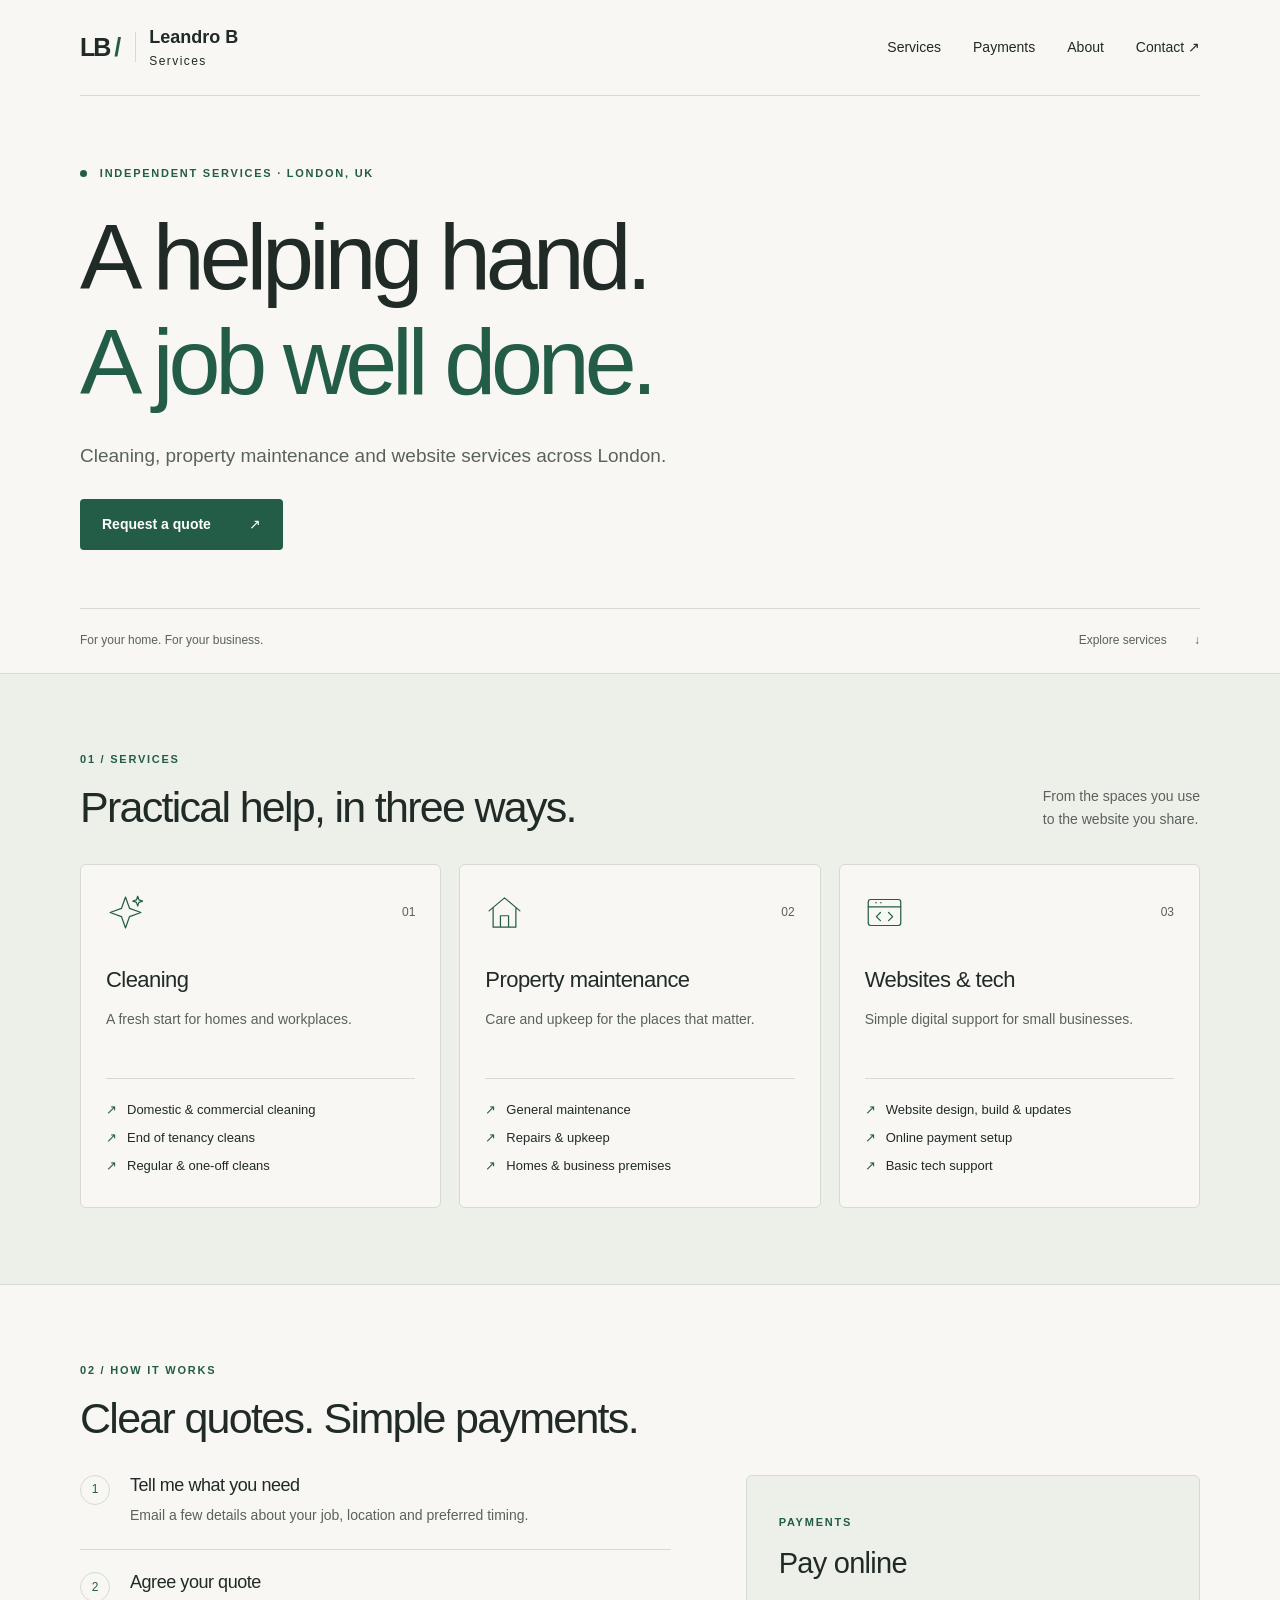
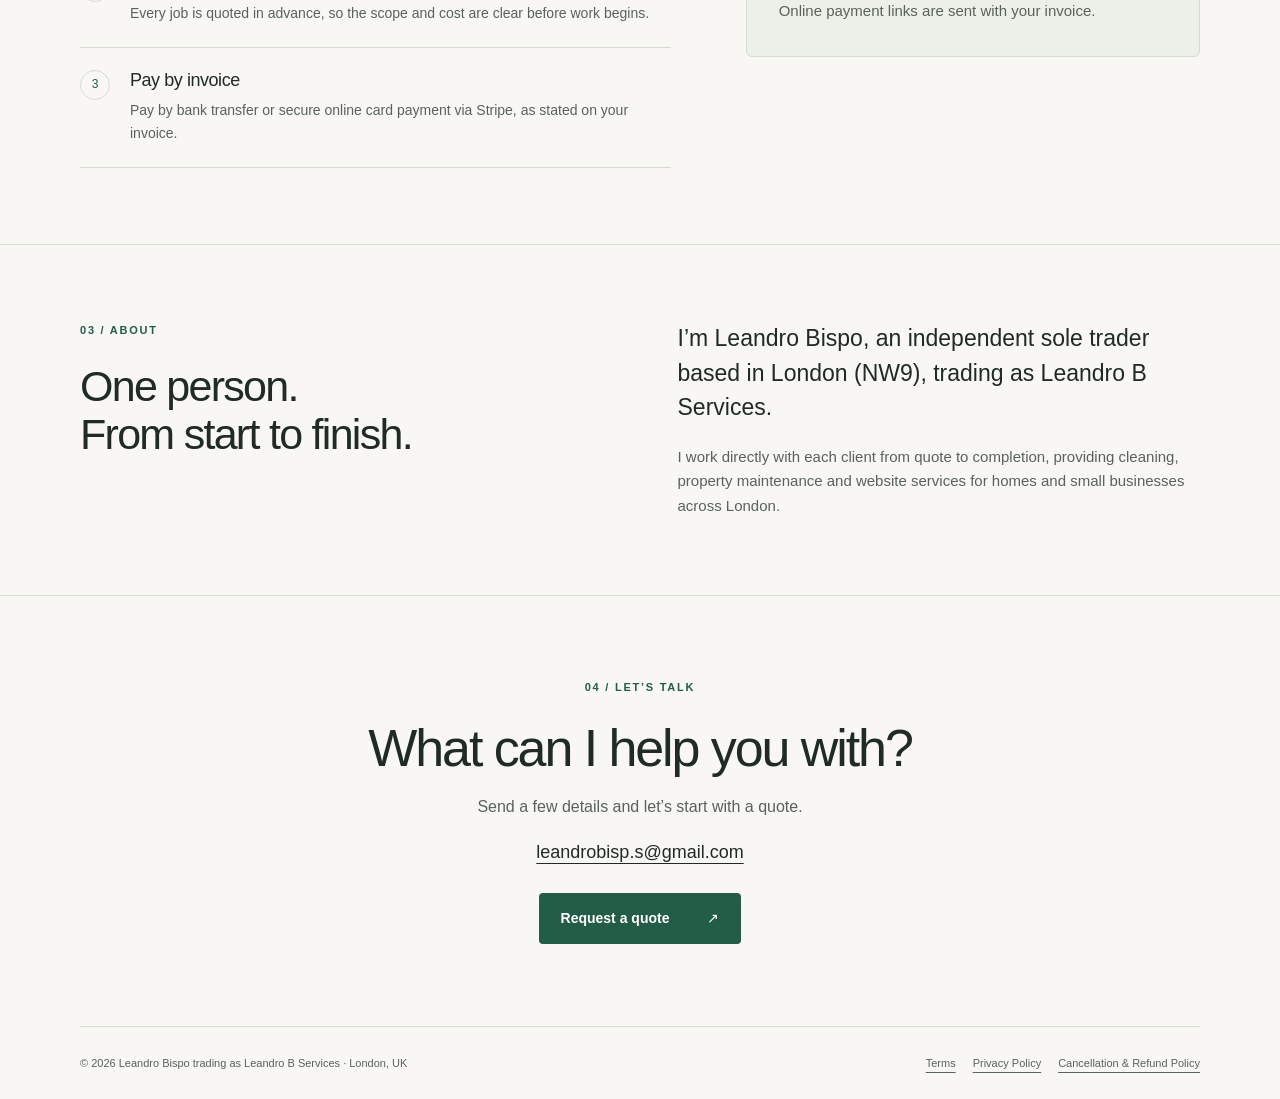
==== index.html @ 5bfb787a "Build Leandro B Services static website" ====
<!doctype html>
<html lang="en-GB">
<head>
  <script>const PAYMENT_LINK = "";</script>
  <meta charset="utf-8">
  <meta name="viewport" content="width=device-width, initial-scale=1">
  <title>Leandro B Services | Cleaning, Maintenance & Websites in London</title>
  <meta name="description" content="Domestic and commercial cleaning, property maintenance, and website services across London. Work directly with Leandro Bispo. Request a quote by email.">
  <link rel="icon" href="favicon.svg" type="image/svg+xml">
  <link rel="stylesheet" href="styles.css">
  <script src="payments.js" defer></script>
</head>
<body>
  <a class="skip" href="#main">Skip to content</a>
  <header class="header wrap">
    <a class="brand" href="index.html" aria-label="Leandro B Services home"><span class="brand-mark" aria-hidden="true">LB<span> /</span></span><span>Leandro B<span class="brand-sub">Services</span></span></a>
    <nav aria-label="Main navigation"><a href="#services">Services</a><a href="#payments">Payments</a><a href="#about">About</a><a href="#contact">Contact <span aria-hidden="true">↗</span></a></nav>
  </header>
  <main id="main">
    <section class="hero wrap" aria-labelledby="hero-title">
      <p class="eyebrow"><span class="dot" aria-hidden="true"></span> Independent services · London, UK</p>
      <h1 id="hero-title">A helping hand.<br><span>A job well done.</span></h1>
      <p class="hero-summary">Cleaning, property maintenance and website services across London.</p>
      <a class="button" href="mailto:leandrobisp.s@gmail.com?subject=Request%20a%20quote">Request a quote <span aria-hidden="true">↗</span></a>
      <div class="hero-bottom"><p>For your home. For your business.</p><a href="#services">Explore services <span aria-hidden="true">↓</span></a></div>
    </section>
    <section class="section services" id="services" aria-labelledby="services-title"><div class="wrap">
      <div class="section-heading"><div><p class="eyebrow">01 / Services</p><h2 id="services-title">Practical help, in three ways.</h2></div><p>From the spaces you use<br>to the website you share.</p></div>
      <div class="cards">
        <article class="card"><div class="card-top"><svg viewBox="0 0 48 48" aria-hidden="true"><path d="m24 5 5 14 14 5-14 5-5 14-5-14L5 24l14-5Z"/><path d="m39 4 1.5 4.5L45 10l-4.5 1.5L39 16l-1.5-4.5L33 10l4.5-1.5Z"/></svg><span>01</span></div><h3>Cleaning</h3><p>A fresh start for homes and workplaces.</p><ul><li>Domestic & commercial cleaning</li><li>End of tenancy cleans</li><li>Regular & one-off cleans</li></ul></article>
        <article class="card"><div class="card-top"><svg viewBox="0 0 48 48" aria-hidden="true"><path d="m5 22 19-16 19 16M10 19v23h28V19M19 42V28h10v14"/></svg><span>02</span></div><h3>Property maintenance</h3><p>Care and upkeep for the places that matter.</p><ul><li>General maintenance</li><li>Repairs & upkeep</li><li>Homes & business premises</li></ul></article>
        <article class="card"><div class="card-top"><svg viewBox="0 0 48 48" aria-hidden="true"><rect x="4" y="8" width="40" height="32" rx="3"/><path d="M4 17h40m-31-5h1m5 0h1m-1 12-5 5 5 5m10-10 5 5-5 5"/></svg><span>03</span></div><h3>Websites & tech</h3><p>Simple digital support for small businesses.</p><ul><li>Website design, build & updates</li><li>Online payment setup</li><li>Basic tech support</li></ul></article>
      </div>
    </div></section>
    <section class="section wrap" id="payments" aria-labelledby="payments-title">
      <div class="section-heading"><div><p class="eyebrow">02 / How it works</p><h2 id="payments-title">Clear quotes. Simple payments.</h2></div></div>
      <div class="payment-grid"><ol class="steps"><li><span class="step-number">1</span><div><h3>Tell me what you need</h3><p>Email a few details about your job, location and preferred timing.</p></div></li><li><span class="step-number">2</span><div><h3>Agree your quote</h3><p>Every job is quoted in advance, so the scope and cost are clear before work begins.</p></div></li><li><span class="step-number">3</span><div><h3>Pay by invoice</h3><p>Pay by bank transfer or secure online card payment via Stripe, as stated on your invoice.</p></div></li></ol>
      <aside class="pay-panel" aria-labelledby="pay-title"><span class="eyebrow">Payments</span><h3 id="pay-title">Pay online</h3><div id="online-payment"><p>Online payment links are sent with your invoice.</p></div></aside></div>
    </section>
    <section class="about section" id="about" aria-labelledby="about-title"><div class="wrap about-grid"><div><p class="eyebrow">03 / About</p><h2 id="about-title">One person.<br>From start to finish.</h2></div><div><p class="about-copy">I’m Leandro Bispo, an independent sole trader based in London (NW9), trading as Leandro B Services.</p><p>I work directly with each client from quote to completion, providing cleaning, property maintenance and website services for homes and small businesses across London.</p></div></div></section>
    <section class="section wrap contact" id="contact" aria-labelledby="contact-title"><p class="eyebrow">04 / Let’s talk</p><h2 id="contact-title">What can I help you with?</h2><p>Send a few details and let’s start with a quote.</p><a class="email" href="mailto:leandrobisp.s@gmail.com">leandrobisp.s@gmail.com</a><a class="button" href="mailto:leandrobisp.s@gmail.com?subject=Request%20a%20quote">Request a quote <span aria-hidden="true">↗</span></a></section>
  </main>
  <footer class="footer wrap"><p>© <span data-year>2026</span> Leandro Bispo trading as Leandro B Services · London, UK</p><nav aria-label="Policies"><a href="terms.html">Terms</a><a href="privacy.html">Privacy Policy</a><a href="refunds.html">Cancellation & Refund Policy</a></nav></footer>
</body>
</html>
---- styles.css ----
:root{--paper:#f8f7f3;--ink:#202a26;--muted:#59625c;--accent:#235d47;--line:#d6dbd2;--soft:#edf0e9;--white:#fff; font-family:Arial,Helvetica,sans-serif;color:var(--ink);background:var(--paper);font-synthesis:none}*{box-sizing:border-box}html{scroll-behavior:smooth;scroll-padding-top:24px}body{margin:0;font-size:16px;line-height:1.65}a{color:inherit;text-underline-offset:5px}a:hover{color:var(--accent)}a:focus-visible{outline:3px solid var(--accent);outline-offset:5px}h1,h2,h3,p{margin:0}h1,h2,h3{line-height:1.12;font-weight:500}h1{font-size:clamp(48px,7.3vw,96px);letter-spacing:-.055em}h1 span{color:var(--accent)}h2{font-size:clamp(30px,3.5vw,43px);letter-spacing:-.04em}h3{font-size:23px;letter-spacing:-.025em}.wrap{width:min(1120px,calc(100% - 64px));margin-inline:auto}.header{display:flex;justify-content:space-between;align-items:center;gap:24px;padding-block:27px;border-bottom:1px solid var(--line)}.brand{display:flex;align-items:center;gap:13px;text-decoration:none;font-size:18px;font-weight:600;line-height:1.2}.brand-mark{font-size:25px;letter-spacing:-2px;border-right:1px solid var(--line);padding-right:16px}.brand-mark span{color:var(--accent)}.brand-sub{display:block;font-size:12px;font-weight:400;letter-spacing:.12em;margin-top:5px}.header nav{display:flex;gap:32px;font-size:14px}.header nav a{text-decoration:none}.header nav a:hover{text-decoration:underline}.hero{padding-top:68px}.eyebrow{text-transform:uppercase;font-size:11px;letter-spacing:.16em;font-weight:600;color:var(--accent);margin-bottom:23px}.dot{display:inline-block;width:7px;height:7px;background:var(--accent);border-radius:50%;margin-right:8px}.hero-summary{font-size:19px;color:var(--muted);max-width:620px;margin:26px 0 27px}.button{display:inline-flex;gap:38px;align-items:center;justify-content:space-between;background:var(--accent);color:white;border-radius:4px;padding:14px 22px;text-decoration:none;font-size:14px;font-weight:600;min-height:48px}.button:hover{background:#174432;color:white}.hero-bottom{display:flex;justify-content:space-between;gap:18px;margin-top:58px;padding:22px 0;border-top:1px solid var(--line);font-size:12px;color:var(--muted)}.hero-bottom a{text-decoration:none}.hero-bottom a span{margin-left:24px}.section{padding-block:76px}.services{background:var(--soft);border-block:1px solid var(--line)}.section-heading{display:flex;justify-content:space-between;align-items:end;gap:30px;margin-bottom:33px}.section-heading .eyebrow{margin-bottom:15px}.section-heading>p{font-size:14px;color:var(--muted)}.cards{display:grid;grid-template-columns:repeat(3,1fr);gap:18px}.card{background:var(--paper);border:1px solid var(--line);border-radius:6px;padding:28px 25px 30px}.card-top{display:flex;align-items:center;justify-content:space-between;margin-bottom:36px;color:var(--muted);font-size:12px}.card svg{width:39px;height:39px;fill:none;stroke:var(--accent);stroke-width:1.5;stroke-linecap:round;stroke-linejoin:round}.card h3{font-size:22px}.card p{margin-top:15px;font-size:14px;color:var(--muted);min-height:47px}.card ul{list-style:none;margin:23px 0 0;padding:20px 0 0;border-top:1px solid var(--line);font-size:13px}.card li+li{margin-top:7px}.card li::before{content:'↗';color:var(--accent);margin-right:10px}.payment-grid{display:grid;grid-template-columns:1.3fr 1fr;gap:75px}.steps{list-style:none;margin:0;padding:0}.steps li{display:flex;gap:20px;padding:22px 0;border-bottom:1px solid var(--line)}.steps li:first-child{padding-top:0}.step-number{display:flex;flex-shrink:0;align-items:center;justify-content:center;width:30px;height:30px;border:1px solid var(--line);border-radius:50%;font-size:12px;color:var(--accent)}.steps h3{font-size:18px}.steps p{font-size:14px;color:var(--muted);margin-top:9px}.pay-panel{background:var(--soft);padding:32px;border:1px solid var(--line);border-radius:6px;align-self:start}.pay-panel h3{margin:12px 0 20px;font-size:29px}.pay-panel p{font-size:15px;color:var(--muted)}#payment-qr{padding:16px;background:white;width:224px;max-width:100%;margin-top:24px}#payment-qr img,#payment-qr canvas{max-width:100%;height:auto}.about{border-block:1px solid var(--line)}.about-grid{display:grid;grid-template-columns:1fr 1fr;gap:75px}.about-copy{font-size:23px;line-height:1.5;margin-bottom:20px}.about-copy+p{font-size:15px;color:var(--muted)}.contact{text-align:center;padding-block:82px}.contact h2{font-size:clamp(32px,4.5vw,52px)}.contact>p:not(.eyebrow){color:var(--muted);margin:17px 0}.email{display:block;width:fit-content;margin:0 auto 26px;font-size:18px;overflow-wrap:anywhere}.footer{border-top:1px solid var(--line);padding-block:27px;font-size:11px;color:var(--muted);display:flex;justify-content:space-between;gap:24px}.footer nav{display:flex;flex-wrap:wrap;gap:17px}.skip{position:absolute;top:-100px;left:16px;z-index:10;background:white;padding:10px}.skip:focus{top:12px}.policy{max-width:760px;padding-block:55px 85px;min-height:65vh}.back{display:inline-block;font-size:14px;margin-bottom:40px}.policy h1{font-size:clamp(36px,5vw,58px);margin-bottom:32px}.policy h2{font-size:23px;letter-spacing:-.02em;margin:29px 0 12px}.policy p{color:var(--muted);margin:0 0 15px}.policy a{overflow-wrap:anywhere}@media(max-width:760px){.wrap{width:calc(100% - 40px)}.header{align-items:flex-start;flex-direction:column;gap:23px;padding-block:22px}.header nav{gap:0;width:100%;justify-content:space-between}.header nav a{padding-block:8px}.hero{padding-top:44px}.hero-summary{font-size:17px;max-width:450px}.hero-bottom{margin-top:40px;font-size:11px}.section{padding-block:49px}.section-heading{display:block}.section-heading>p{margin-top:18px}.section-heading br{display:none}.cards,.payment-grid,.about-grid{grid-template-columns:1fr;gap:22px}.card{padding:26px}.card-top{margin-bottom:26px}.card p{min-height:0}.payment-grid{gap:30px}.about-grid{gap:26px}.about-copy{font-size:21px}.contact{padding-block:60px}.footer{flex-direction:column;gap:14px}.footer nav{gap:13px 20px}.policy{padding-top:30px}.policy .back{margin-bottom:30px}}@media(prefers-reduced-motion:reduce){html{scroll-behavior:auto}}
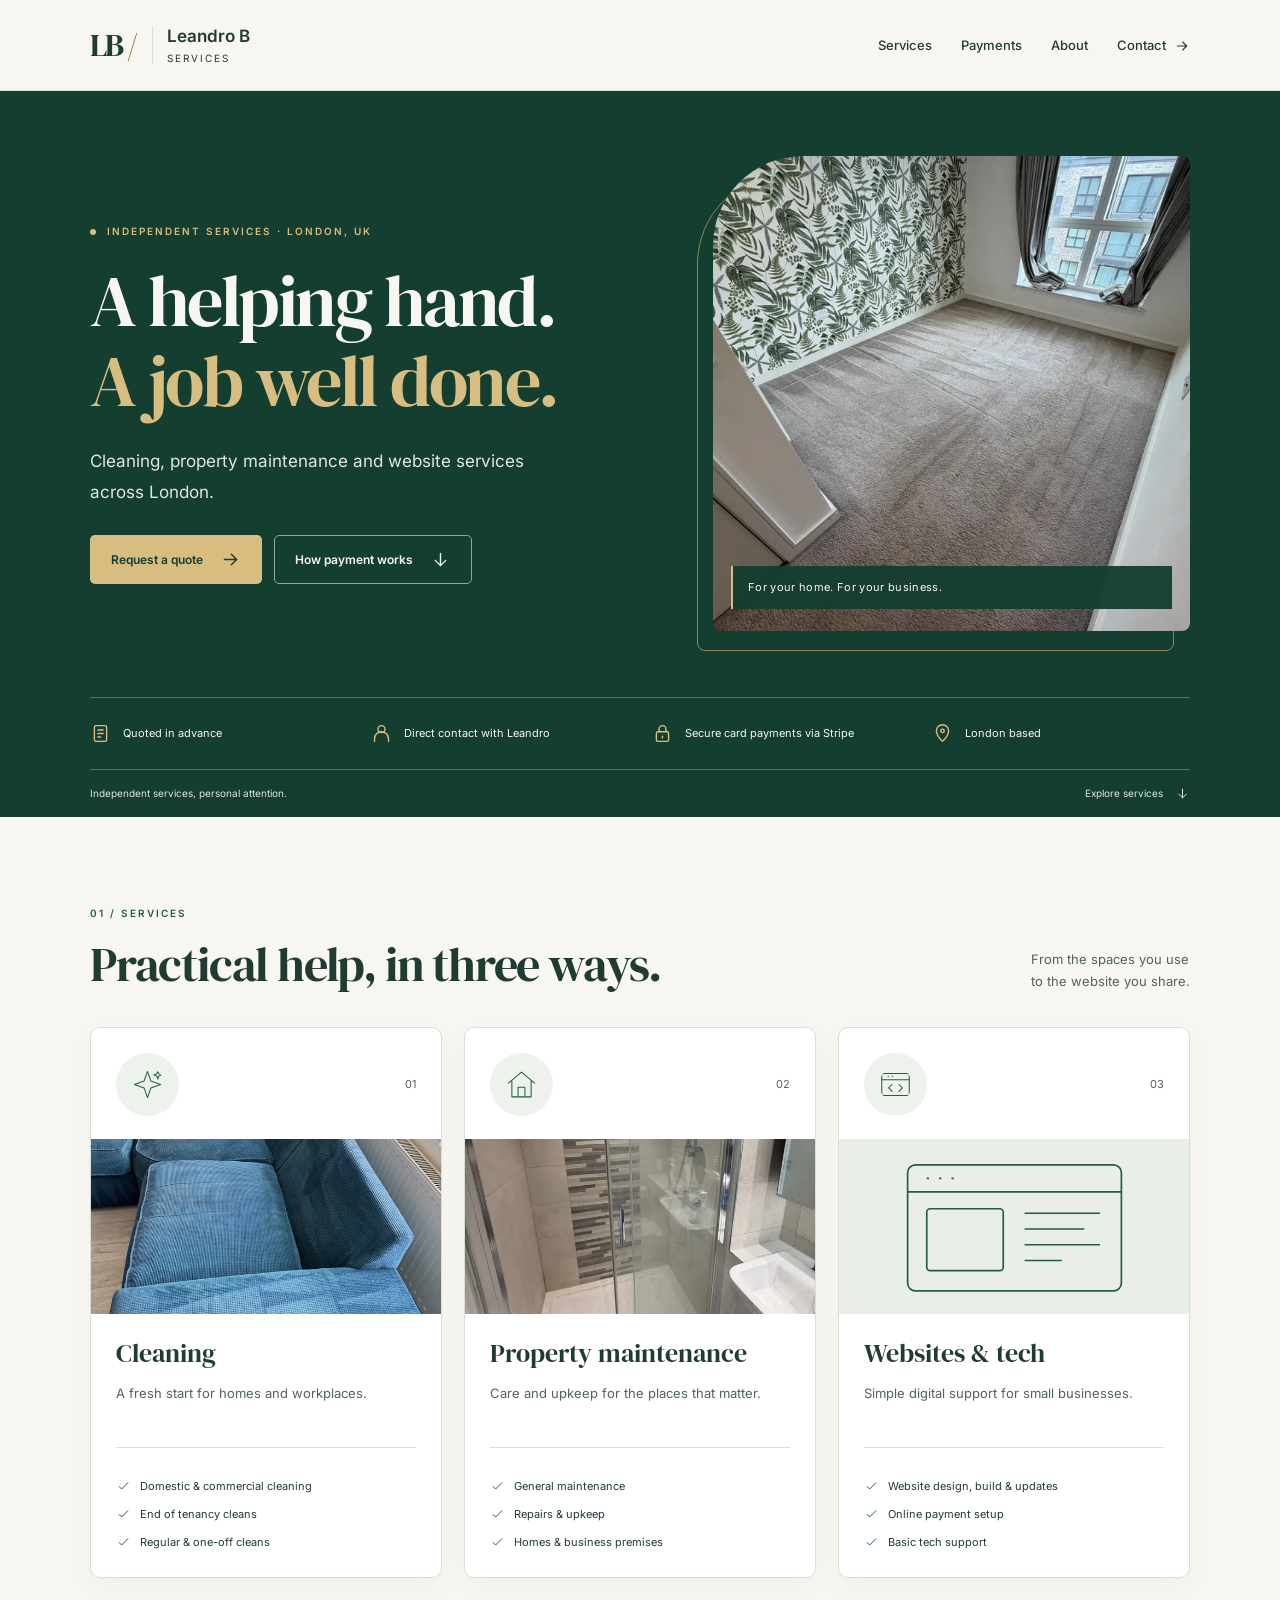
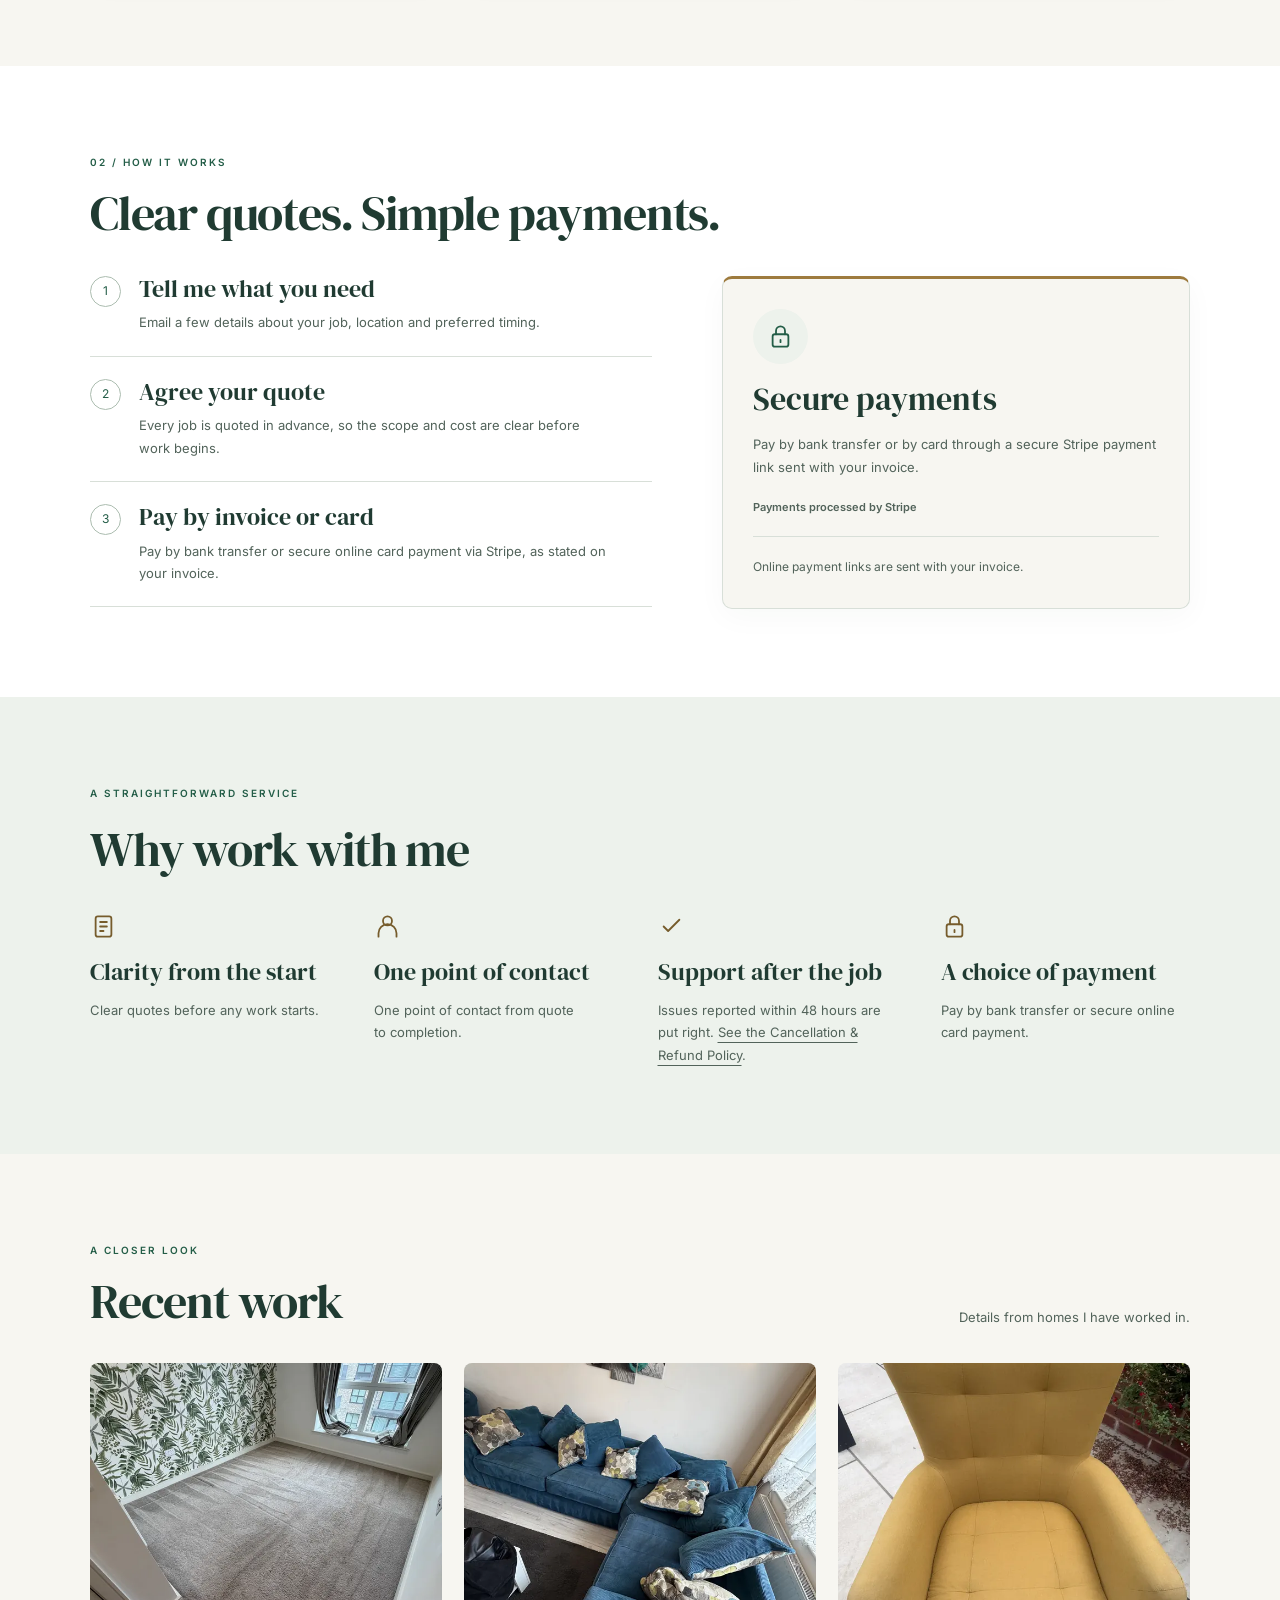
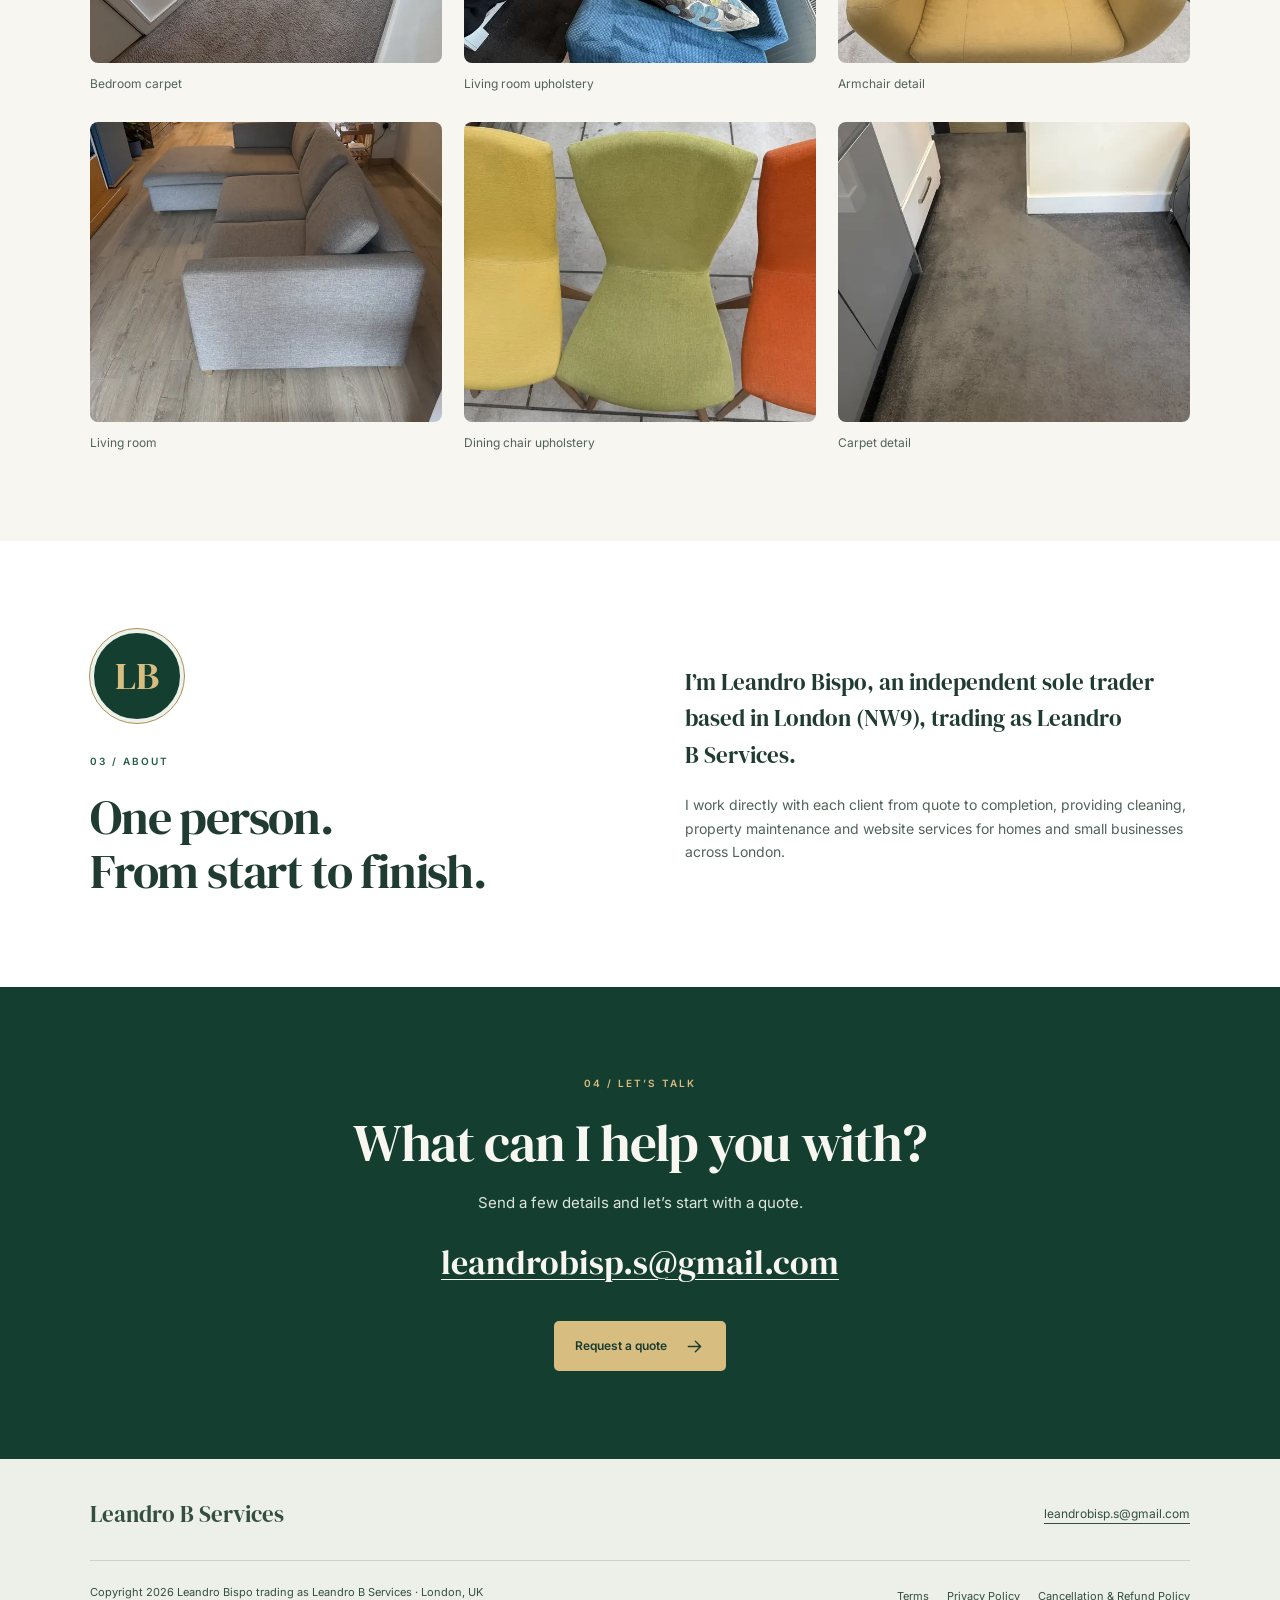
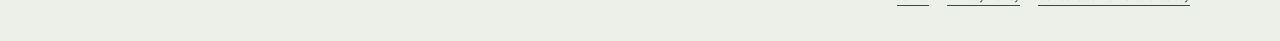
==== commit c4b4c977: "Refresh site design with optimised work photos and mobile accessibility fixes" ====
--- a/index.html
+++ b/index.html
@@ -7,39 +7,44 @@
   <title>Leandro B Services | Cleaning, Maintenance & Websites in London</title>
   <meta name="description" content="Domestic and commercial cleaning, property maintenance, and website services across London. Work directly with Leandro Bispo. Request a quote by email.">
   <link rel="icon" href="favicon.svg" type="image/svg+xml">
-  <link rel="stylesheet" href="styles.css">
+  <link rel="stylesheet" href="assets/fonts/fonts.css">
+<link rel="stylesheet" href="styles.css">
+<script src="site.js" defer></script>
   <script src="payments.js" defer></script>
 </head>
 <body>
   <a class="skip" href="#main">Skip to content</a>
-  <header class="header wrap">
-    <a class="brand" href="index.html" aria-label="Leandro B Services home"><span class="brand-mark" aria-hidden="true">LB<span> /</span></span><span>Leandro B<span class="brand-sub">Services</span></span></a>
-    <nav aria-label="Main navigation"><a href="#services">Services</a><a href="#payments">Payments</a><a href="#about">About</a><a href="#contact">Contact <span aria-hidden="true">↗</span></a></nav>
-  </header>
+  <header class="header">
+    <div class="wrap header-inner"><a class="brand" href="index.html" aria-label="Leandro B Services home"><span class="brand-mark" aria-hidden="true">LB<span> /</span></span><span>Leandro B<span class="brand-sub">Services</span></span></a>
+    <nav aria-label="Main navigation"><a href="#services">Services</a><a href="#payments">Payments</a><a href="#about">About</a><a href="#contact">Contact <span aria-hidden="true"><svg class="icon" viewBox="0 0 24 24" fill="none" stroke="currentColor" stroke-width="1.6" stroke-linecap="round" stroke-linejoin="round" aria-hidden="true" focusable="false"><path d="M5 12h14m-6-6 6 6-6 6"/></svg></span></a></nav>
+  </div></header>
   <main id="main">
-    <section class="hero wrap" aria-labelledby="hero-title">
-      <p class="eyebrow"><span class="dot" aria-hidden="true"></span> Independent services · London, UK</p>
-      <h1 id="hero-title">A helping hand.<br><span>A job well done.</span></h1>
+    <section class="hero" aria-labelledby="hero-title">
+      <div class="wrap"><div class="hero-grid"><div class="hero-copy"><p class="eyebrow"><span class="dot" aria-hidden="true"></span> Independent services · London, UK</p>
+      <h1 id="hero-title">A helping hand.<br> <span>A job well done.</span></h1>
       <p class="hero-summary">Cleaning, property maintenance and website services across London.</p>
-      <a class="button" href="mailto:leandrobisp.s@gmail.com?subject=Request%20a%20quote">Request a quote <span aria-hidden="true">↗</span></a>
-      <div class="hero-bottom"><p>For your home. For your business.</p><a href="#services">Explore services <span aria-hidden="true">↓</span></a></div>
+      <a class="button" href="mailto:leandrobisp.s@gmail.com?subject=Request%20a%20quote">Request a quote <span aria-hidden="true"><svg class="icon" viewBox="0 0 24 24" fill="none" stroke="currentColor" stroke-width="1.6" stroke-linecap="round" stroke-linejoin="round" aria-hidden="true" focusable="false"><path d="M5 12h14m-6-6 6 6-6 6"/></svg></span></a>
+      <a class="button button-secondary" href="#payments">How payment works <svg class="icon" viewBox="0 0 24 24" fill="none" stroke="currentColor" stroke-width="1.6" stroke-linecap="round" stroke-linejoin="round" aria-hidden="true" focusable="false"><path d="M12 5v14m-6-6 6 6 6-6"/></svg></a>
+      </div><figure class="hero-photo"><picture><source type="image/webp" srcset="assets/carpeted-bedroom-640.webp 640w, assets/carpeted-bedroom.webp 1600w" sizes="(max-width: 760px) calc(100vw - 40px), 520px"><img src="assets/carpeted-bedroom.jpg" alt="Vacuum lines across a bedroom carpet beside a botanical feature wall." width="1600" height="2133" fetchpriority=high decoding="async"></picture><figcaption>For your home. For your business.</figcaption></figure></div>
+      <ul class="trust-strip"><li><svg class="icon" viewBox="0 0 24 24" fill="none" stroke="currentColor" stroke-width="1.6" stroke-linecap="round" stroke-linejoin="round" aria-hidden="true" focusable="false"><rect x="5" y="3" width="14" height="18" rx="2"/><path d="M9 8h6m-6 4h6m-6 4h3"/></svg><span>Quoted in advance</span></li><li><svg class="icon" viewBox="0 0 24 24" fill="none" stroke="currentColor" stroke-width="1.6" stroke-linecap="round" stroke-linejoin="round" aria-hidden="true" focusable="false"><circle cx="12" cy="7" r="4"/><path d="M4 21v-3a8 8 0 0 1 16 0v3"/></svg><span>Direct contact with Leandro</span></li><li><svg class="icon" viewBox="0 0 24 24" fill="none" stroke="currentColor" stroke-width="1.6" stroke-linecap="round" stroke-linejoin="round" aria-hidden="true" focusable="false"><rect x="5" y="10" width="14" height="11" rx="2"/><path d="M8 10V7a4 4 0 0 1 8 0v3m-4 5v2"/></svg><span>Secure card payments via Stripe</span></li><li><svg class="icon" viewBox="0 0 24 24" fill="none" stroke="currentColor" stroke-width="1.6" stroke-linecap="round" stroke-linejoin="round" aria-hidden="true" focusable="false"><path d="M19 9c0 5-7 12-7 12S5 14 5 9a7 7 0 0 1 14 0Z"/><circle cx="12" cy="9" r="2"/></svg><span>London based</span></li></ul><div class="hero-bottom"><p>Independent services, personal attention.</p><a href="#services">Explore services <svg class="icon" viewBox="0 0 24 24" fill="none" stroke="currentColor" stroke-width="1.6" stroke-linecap="round" stroke-linejoin="round" aria-hidden="true" focusable="false"><path d="M12 5v14m-6-6 6 6 6-6"/></svg></a></div></div>
     </section>
     <section class="section services" id="services" aria-labelledby="services-title"><div class="wrap">
-      <div class="section-heading"><div><p class="eyebrow">01 / Services</p><h2 id="services-title">Practical help, in three ways.</h2></div><p>From the spaces you use<br>to the website you share.</p></div>
+      <div class="section-heading"><div><p class="eyebrow">01 / Services</p><h2 id="services-title">Practical help, in three ways.</h2></div><p>From the spaces you use<br> to the website you share.</p></div>
       <div class="cards">
-        <article class="card"><div class="card-top"><svg viewBox="0 0 48 48" aria-hidden="true"><path d="m24 5 5 14 14 5-14 5-5 14-5-14L5 24l14-5Z"/><path d="m39 4 1.5 4.5L45 10l-4.5 1.5L39 16l-1.5-4.5L33 10l4.5-1.5Z"/></svg><span>01</span></div><h3>Cleaning</h3><p>A fresh start for homes and workplaces.</p><ul><li>Domestic & commercial cleaning</li><li>End of tenancy cleans</li><li>Regular & one-off cleans</li></ul></article>
-        <article class="card"><div class="card-top"><svg viewBox="0 0 48 48" aria-hidden="true"><path d="m5 22 19-16 19 16M10 19v23h28V19M19 42V28h10v14"/></svg><span>02</span></div><h3>Property maintenance</h3><p>Care and upkeep for the places that matter.</p><ul><li>General maintenance</li><li>Repairs & upkeep</li><li>Homes & business premises</li></ul></article>
-        <article class="card"><div class="card-top"><svg viewBox="0 0 48 48" aria-hidden="true"><rect x="4" y="8" width="40" height="32" rx="3"/><path d="M4 17h40m-31-5h1m5 0h1m-1 12-5 5 5 5m10-10 5 5-5 5"/></svg><span>03</span></div><h3>Websites & tech</h3><p>Simple digital support for small businesses.</p><ul><li>Website design, build & updates</li><li>Online payment setup</li><li>Basic tech support</li></ul></article>
+        <article class="card"><div class="card-top"><svg viewBox="0 0 48 48" aria-hidden="true"><path d="m24 5 5 14 14 5-14 5-5 14-5-14L5 24l14-5Z"/><path d="m39 4 1.5 4.5L45 10l-4.5 1.5L39 16l-1.5-4.5L33 10l4.5-1.5Z"/></svg><span>01</span></div><picture><source type="image/webp" srcset="assets/blue-sofa-detail-640.webp 640w, assets/blue-sofa-detail.webp 1600w" sizes="(max-width: 760px) calc(100vw - 40px), 520px"><img src="assets/blue-sofa-detail.jpg" alt="Blue fabric corner sofa with the cushions removed to show the upholstery." width="1600" height="2133" loading=lazy decoding="async"></picture><h3>Cleaning</h3><p>A fresh start for homes and workplaces.</p><ul><li><svg class="icon" viewBox="0 0 24 24" fill="none" stroke="currentColor" stroke-width="1.6" stroke-linecap="round" stroke-linejoin="round" aria-hidden="true" focusable="false"><path d="m5 12 4 4L19 6"/></svg>Domestic & commercial cleaning</li><li><svg class="icon" viewBox="0 0 24 24" fill="none" stroke="currentColor" stroke-width="1.6" stroke-linecap="round" stroke-linejoin="round" aria-hidden="true" focusable="false"><path d="m5 12 4 4L19 6"/></svg>End of tenancy cleans</li><li><svg class="icon" viewBox="0 0 24 24" fill="none" stroke="currentColor" stroke-width="1.6" stroke-linecap="round" stroke-linejoin="round" aria-hidden="true" focusable="false"><path d="m5 12 4 4L19 6"/></svg>Regular & one-off cleans</li></ul></article>
+        <article class="card"><div class="card-top"><svg viewBox="0 0 48 48" aria-hidden="true"><path d="m5 22 19-16 19 16M10 19v23h28V19M19 42V28h10v14"/></svg><span>02</span></div><picture><source type="image/webp" srcset="assets/tiled-shower-640.webp 640w, assets/tiled-shower.webp 1600w" sizes="(max-width: 760px) calc(100vw - 40px), 520px"><img src="assets/tiled-shower.jpg" alt="Glass shower enclosure with tiled walls, tray and chrome fittings." width="1600" height="2133" loading=lazy decoding="async"></picture><h3>Property maintenance</h3><p>Care and upkeep for the places that matter.</p><ul><li><svg class="icon" viewBox="0 0 24 24" fill="none" stroke="currentColor" stroke-width="1.6" stroke-linecap="round" stroke-linejoin="round" aria-hidden="true" focusable="false"><path d="m5 12 4 4L19 6"/></svg>General maintenance</li><li><svg class="icon" viewBox="0 0 24 24" fill="none" stroke="currentColor" stroke-width="1.6" stroke-linecap="round" stroke-linejoin="round" aria-hidden="true" focusable="false"><path d="m5 12 4 4L19 6"/></svg>Repairs & upkeep</li><li><svg class="icon" viewBox="0 0 24 24" fill="none" stroke="currentColor" stroke-width="1.6" stroke-linecap="round" stroke-linejoin="round" aria-hidden="true" focusable="false"><path d="m5 12 4 4L19 6"/></svg>Homes & business premises</li></ul></article>
+        <article class="card"><div class="card-top"><svg viewBox="0 0 48 48" aria-hidden="true"><rect x="4" y="8" width="40" height="32" rx="3"/><path d="M4 17h40m-31-5h1m5 0h1m-1 12-5 5 5 5m10-10 5 5-5 5"/></svg><span>03</span></div><div class="tech-visual" aria-hidden="true"><svg viewBox="0 0 240 140" fill="none"><rect x="25" y="15" width="190" height="112" rx="7"/><path d="M25 39h190M42 27h2m9 0h2m9 0h2"/><rect x="42" y="54" width="68" height="55" rx="3"/><path d="M129 58h67m-67 14h53m-53 14h67m-67 14h33"/></svg></div><h3>Websites & tech</h3><p>Simple digital support for small businesses.</p><ul><li><svg class="icon" viewBox="0 0 24 24" fill="none" stroke="currentColor" stroke-width="1.6" stroke-linecap="round" stroke-linejoin="round" aria-hidden="true" focusable="false"><path d="m5 12 4 4L19 6"/></svg>Website design, build & updates</li><li><svg class="icon" viewBox="0 0 24 24" fill="none" stroke="currentColor" stroke-width="1.6" stroke-linecap="round" stroke-linejoin="round" aria-hidden="true" focusable="false"><path d="m5 12 4 4L19 6"/></svg>Online payment setup</li><li><svg class="icon" viewBox="0 0 24 24" fill="none" stroke="currentColor" stroke-width="1.6" stroke-linecap="round" stroke-linejoin="round" aria-hidden="true" focusable="false"><path d="m5 12 4 4L19 6"/></svg>Basic tech support</li></ul></article>
       </div>
     </div></section>
     <section class="section wrap" id="payments" aria-labelledby="payments-title">
       <div class="section-heading"><div><p class="eyebrow">02 / How it works</p><h2 id="payments-title">Clear quotes. Simple payments.</h2></div></div>
-      <div class="payment-grid"><ol class="steps"><li><span class="step-number">1</span><div><h3>Tell me what you need</h3><p>Email a few details about your job, location and preferred timing.</p></div></li><li><span class="step-number">2</span><div><h3>Agree your quote</h3><p>Every job is quoted in advance, so the scope and cost are clear before work begins.</p></div></li><li><span class="step-number">3</span><div><h3>Pay by invoice</h3><p>Pay by bank transfer or secure online card payment via Stripe, as stated on your invoice.</p></div></li></ol>
-      <aside class="pay-panel" aria-labelledby="pay-title"><span class="eyebrow">Payments</span><h3 id="pay-title">Pay online</h3><div id="online-payment"><p>Online payment links are sent with your invoice.</p></div></aside></div>
+      <div class="payment-grid"><ol class="steps"><li><span class="step-number">1</span><div><h3>Tell me what you need</h3><p>Email a few details about your job, location and preferred timing.</p></div></li><li><span class="step-number">2</span><div><h3>Agree your quote</h3><p>Every job is quoted in advance, so the scope and cost are clear before work begins.</p></div></li><li><span class="step-number">3</span><div><h3>Pay by invoice or card</h3><p>Pay by bank transfer or secure online card payment via Stripe, as stated on your invoice.</p></div></li></ol>
+      <aside class="pay-panel" aria-labelledby="pay-title"><span class="icon-badge"><svg class="icon" viewBox="0 0 24 24" fill="none" stroke="currentColor" stroke-width="1.6" stroke-linecap="round" stroke-linejoin="round" aria-hidden="true" focusable="false"><rect x="5" y="10" width="14" height="11" rx="2"/><path d="M8 10V7a4 4 0 0 1 8 0v3m-4 5v2"/></svg></span><h3 id="pay-title">Secure payments</h3><p>Pay by bank transfer or by card through a secure Stripe payment link sent with your invoice.</p><p class="stripe-note">Payments processed by Stripe</p><div id="online-payment"><p>Online payment links are sent with your invoice.</p></div></aside></div>
     </section>
-    <section class="about section" id="about" aria-labelledby="about-title"><div class="wrap about-grid"><div><p class="eyebrow">03 / About</p><h2 id="about-title">One person.<br>From start to finish.</h2></div><div><p class="about-copy">I’m Leandro Bispo, an independent sole trader based in London (NW9), trading as Leandro B Services.</p><p>I work directly with each client from quote to completion, providing cleaning, property maintenance and website services for homes and small businesses across London.</p></div></div></section>
-    <section class="section wrap contact" id="contact" aria-labelledby="contact-title"><p class="eyebrow">04 / Let’s talk</p><h2 id="contact-title">What can I help you with?</h2><p>Send a few details and let’s start with a quote.</p><a class="email" href="mailto:leandrobisp.s@gmail.com">leandrobisp.s@gmail.com</a><a class="button" href="mailto:leandrobisp.s@gmail.com?subject=Request%20a%20quote">Request a quote <span aria-hidden="true">↗</span></a></section>
+<section class="section why" aria-labelledby="why-title"><div class="wrap"><p class="eyebrow">A straightforward service</p><h2 id="why-title">Why work with me</h2><div class="why-grid"><article><svg class="icon" viewBox="0 0 24 24" fill="none" stroke="currentColor" stroke-width="1.6" stroke-linecap="round" stroke-linejoin="round" aria-hidden="true" focusable="false"><rect x="5" y="3" width="14" height="18" rx="2"/><path d="M9 8h6m-6 4h6m-6 4h3"/></svg><h3>Clarity from the start</h3><p>Clear quotes before any work starts.</p></article><article><svg class="icon" viewBox="0 0 24 24" fill="none" stroke="currentColor" stroke-width="1.6" stroke-linecap="round" stroke-linejoin="round" aria-hidden="true" focusable="false"><circle cx="12" cy="7" r="4"/><path d="M4 21v-3a8 8 0 0 1 16 0v3"/></svg><h3>One point of contact</h3><p>One point of contact from quote to completion.</p></article><article><svg class="icon" viewBox="0 0 24 24" fill="none" stroke="currentColor" stroke-width="1.6" stroke-linecap="round" stroke-linejoin="round" aria-hidden="true" focusable="false"><path d="m5 12 4 4L19 6"/></svg><h3>Support after the job</h3><p>Issues reported within 48 hours are put right. <a href="refunds.html">See the Cancellation &amp; Refund Policy</a>.</p></article><article><svg class="icon" viewBox="0 0 24 24" fill="none" stroke="currentColor" stroke-width="1.6" stroke-linecap="round" stroke-linejoin="round" aria-hidden="true" focusable="false"><rect x="5" y="10" width="14" height="11" rx="2"/><path d="M8 10V7a4 4 0 0 1 8 0v3m-4 5v2"/></svg><h3>A choice of payment</h3><p>Pay by bank transfer or secure online card payment.</p></article></div></div></section><section class="section recent" aria-labelledby="recent-title"><div class="wrap"><div class="section-heading"><div><p class="eyebrow">A closer look</p><h2 id="recent-title">Recent work</h2></div><p>Details from homes I have worked in.</p></div><div class="gallery"><figure><picture><source type="image/webp" srcset="assets/carpeted-bedroom-640.webp 640w, assets/carpeted-bedroom.webp 1600w" sizes="(max-width: 760px) calc(100vw - 40px), 520px"><img src="assets/carpeted-bedroom.jpg" alt="Bedroom carpet with vacuum lines and a botanical feature wall." width="1600" height="2133" loading=lazy decoding="async"></picture><figcaption>Bedroom carpet</figcaption></figure><figure><picture><source type="image/webp" srcset="assets/blue-corner-sofa-640.webp 640w, assets/blue-corner-sofa.webp 1600w" sizes="(max-width: 760px) calc(100vw - 40px), 520px"><img src="assets/blue-corner-sofa.jpg" alt="Blue corner sofa with patterned cushions in a living room." width="1600" height="2133" loading=lazy decoding="async"></picture><figcaption>Living room upholstery</figcaption></figure><figure><picture><source type="image/webp" srcset="assets/gold-armchair-640.webp 640w, assets/gold-armchair.webp 1600w" sizes="(max-width: 760px) calc(100vw - 40px), 520px"><img src="assets/gold-armchair.jpg" alt="Gold fabric armchair standing on a tiled patio." width="1600" height="2133" loading=lazy decoding="async"></picture><figcaption>Armchair detail</figcaption></figure><figure><picture><source type="image/webp" srcset="assets/grey-sofa-living-room-640.webp 640w, assets/grey-sofa-living-room.webp 1600w" sizes="(max-width: 760px) calc(100vw - 40px), 520px"><img src="assets/grey-sofa-living-room.jpg" alt="Grey corner sofa and the surrounding wood-effect floor." width="1600" height="1365" loading=lazy decoding="async"></picture><figcaption>Living room</figcaption></figure><figure><picture><source type="image/webp" srcset="assets/green-dining-chair-640.webp 640w, assets/green-dining-chair.webp 1600w" sizes="(max-width: 760px) calc(100vw - 40px), 520px"><img src="assets/green-dining-chair.jpg" alt="Green upholstered dining chair between yellow and orange chairs." width="1600" height="2133" loading=lazy decoding="async"></picture><figcaption>Dining chair upholstery</figcaption></figure><figure><picture><source type="image/webp" srcset="assets/bedroom-carpet-detail-640.webp 640w, assets/bedroom-carpet-detail.webp 1600w" sizes="(max-width: 760px) calc(100vw - 40px), 520px"><img src="assets/bedroom-carpet-detail.jpg" alt="Grey bedroom carpet around fitted cupboards and a doorway." width="1600" height="2133" loading=lazy decoding="async"></picture><figcaption>Carpet detail</figcaption></figure></div></div></section>
+    <section class="about section" id="about" aria-labelledby="about-title"><div class="wrap about-grid"><div><div class="monogram" aria-hidden="true">LB</div><p class="eyebrow">03 / About</p><h2 id="about-title">One person.<br> From start to finish.</h2></div><div><p class="about-copy">I’m Leandro Bispo, an independent sole trader based in London (NW9), trading as Leandro B Services.</p><p>I work directly with each client from quote to completion, providing cleaning, property maintenance and website services for homes and small businesses across London.</p></div></div></section>
+    <section class="section contact" id="contact" aria-labelledby="contact-title"><div class="wrap"><p class="eyebrow">04 / Let’s talk</p><h2 id="contact-title">What can I help you with?</h2><p>Send a few details and let’s start with a quote.</p><a class="email" href="mailto:leandrobisp.s@gmail.com">leandrobisp.s@gmail.com</a><a class="button" href="mailto:leandrobisp.s@gmail.com?subject=Request%20a%20quote">Request a quote <span aria-hidden="true"><svg class="icon" viewBox="0 0 24 24" fill="none" stroke="currentColor" stroke-width="1.6" stroke-linecap="round" stroke-linejoin="round" aria-hidden="true" focusable="false"><path d="M5 12h14m-6-6 6 6-6 6"/></svg></span></a></div></section>
   </main>
-  <footer class="footer wrap"><p>© <span data-year>2026</span> Leandro Bispo trading as Leandro B Services · London, UK</p><nav aria-label="Policies"><a href="terms.html">Terms</a><a href="privacy.html">Privacy Policy</a><a href="refunds.html">Cancellation & Refund Policy</a></nav></footer>
+  <footer class="footer"><div class="wrap"><div class="footer-top"><a class="footer-brand" href="index.html">Leandro B Services</a><a href="mailto:leandrobisp.s@gmail.com">leandrobisp.s@gmail.com</a></div><div class="footer-bottom"><p>Copyright <span data-year>2026</span> Leandro Bispo trading as Leandro B Services · London, UK</p><nav aria-label="Policies"><a href="terms.html">Terms</a><a href="privacy.html">Privacy Policy</a><a href="refunds.html">Cancellation &amp; Refund Policy</a></nav></div></div></footer>
 </body>
 </html>
--- a/assets/fonts/fonts.css
+++ b/assets/fonts/fonts.css
@@ -0,0 +1,32 @@
+@font-face {
+  font-family: 'DM Serif Display';
+  font-style: normal;
+  font-weight: 400;
+  font-display: swap;
+  src: url(latin-1.woff2) format('woff2');
+  unicode-range: U+0000-00FF, U+0131, U+0152-0153, U+02BB-02BC, U+02C6, U+02DA, U+02DC, U+0304, U+0308, U+0329, U+2000-206F, U+20AC, U+2122, U+2191, U+2193, U+2212, U+2215, U+FEFF, U+FFFD;
+}
+@font-face {
+  font-family: 'Inter';
+  font-style: normal;
+  font-weight: 400;
+  font-display: swap;
+  src: url(latin-2.woff2) format('woff2');
+  unicode-range: U+0000-00FF, U+0131, U+0152-0153, U+02BB-02BC, U+02C6, U+02DA, U+02DC, U+0304, U+0308, U+0329, U+2000-206F, U+20AC, U+2122, U+2191, U+2193, U+2212, U+2215, U+FEFF, U+FFFD;
+}
+@font-face {
+  font-family: 'Inter';
+  font-style: normal;
+  font-weight: 500;
+  font-display: swap;
+  src: url(latin-2.woff2) format('woff2');
+  unicode-range: U+0000-00FF, U+0131, U+0152-0153, U+02BB-02BC, U+02C6, U+02DA, U+02DC, U+0304, U+0308, U+0329, U+2000-206F, U+20AC, U+2122, U+2191, U+2193, U+2212, U+2215, U+FEFF, U+FFFD;
+}
+@font-face {
+  font-family: 'Inter';
+  font-style: normal;
+  font-weight: 600;
+  font-display: swap;
+  src: url(latin-2.woff2) format('woff2');
+  unicode-range: U+0000-00FF, U+0131, U+0152-0153, U+02BB-02BC, U+02C6, U+02DA, U+02DC, U+0304, U+0308, U+0329, U+2000-206F, U+20AC, U+2122, U+2191, U+2193, U+2212, U+2215, U+FEFF, U+FFFD;
+}
--- a/styles.css
+++ b/styles.css
@@ -1 +1,5 @@
-:root{--paper:#f8f7f3;--ink:#202a26;--muted:#59625c;--accent:#235d47;--line:#d6dbd2;--soft:#edf0e9;--white:#fff; font-family:Arial,Helvetica,sans-serif;color:var(--ink);background:var(--paper);font-synthesis:none}*{box-sizing:border-box}html{scroll-behavior:smooth;scroll-padding-top:24px}body{margin:0;font-size:16px;line-height:1.65}a{color:inherit;text-underline-offset:5px}a:hover{color:var(--accent)}a:focus-visible{outline:3px solid var(--accent);outline-offset:5px}h1,h2,h3,p{margin:0}h1,h2,h3{line-height:1.12;font-weight:500}h1{font-size:clamp(48px,7.3vw,96px);letter-spacing:-.055em}h1 span{color:var(--accent)}h2{font-size:clamp(30px,3.5vw,43px);letter-spacing:-.04em}h3{font-size:23px;letter-spacing:-.025em}.wrap{width:min(1120px,calc(100% - 64px));margin-inline:auto}.header{display:flex;justify-content:space-between;align-items:center;gap:24px;padding-block:27px;border-bottom:1px solid var(--line)}.brand{display:flex;align-items:center;gap:13px;text-decoration:none;font-size:18px;font-weight:600;line-height:1.2}.brand-mark{font-size:25px;letter-spacing:-2px;border-right:1px solid var(--line);padding-right:16px}.brand-mark span{color:var(--accent)}.brand-sub{display:block;font-size:12px;font-weight:400;letter-spacing:.12em;margin-top:5px}.header nav{display:flex;gap:32px;font-size:14px}.header nav a{text-decoration:none}.header nav a:hover{text-decoration:underline}.hero{padding-top:68px}.eyebrow{text-transform:uppercase;font-size:11px;letter-spacing:.16em;font-weight:600;color:var(--accent);margin-bottom:23px}.dot{display:inline-block;width:7px;height:7px;background:var(--accent);border-radius:50%;margin-right:8px}.hero-summary{font-size:19px;color:var(--muted);max-width:620px;margin:26px 0 27px}.button{display:inline-flex;gap:38px;align-items:center;justify-content:space-between;background:var(--accent);color:white;border-radius:4px;padding:14px 22px;text-decoration:none;font-size:14px;font-weight:600;min-height:48px}.button:hover{background:#174432;color:white}.hero-bottom{display:flex;justify-content:space-between;gap:18px;margin-top:58px;padding:22px 0;border-top:1px solid var(--line);font-size:12px;color:var(--muted)}.hero-bottom a{text-decoration:none}.hero-bottom a span{margin-left:24px}.section{padding-block:76px}.services{background:var(--soft);border-block:1px solid var(--line)}.section-heading{display:flex;justify-content:space-between;align-items:end;gap:30px;margin-bottom:33px}.section-heading .eyebrow{margin-bottom:15px}.section-heading>p{font-size:14px;color:var(--muted)}.cards{display:grid;grid-template-columns:repeat(3,1fr);gap:18px}.card{background:var(--paper);border:1px solid var(--line);border-radius:6px;padding:28px 25px 30px}.card-top{display:flex;align-items:center;justify-content:space-between;margin-bottom:36px;color:var(--muted);font-size:12px}.card svg{width:39px;height:39px;fill:none;stroke:var(--accent);stroke-width:1.5;stroke-linecap:round;stroke-linejoin:round}.card h3{font-size:22px}.card p{margin-top:15px;font-size:14px;color:var(--muted);min-height:47px}.card ul{list-style:none;margin:23px 0 0;padding:20px 0 0;border-top:1px solid var(--line);font-size:13px}.card li+li{margin-top:7px}.card li::before{content:'↗';color:var(--accent);margin-right:10px}.payment-grid{display:grid;grid-template-columns:1.3fr 1fr;gap:75px}.steps{list-style:none;margin:0;padding:0}.steps li{display:flex;gap:20px;padding:22px 0;border-bottom:1px solid var(--line)}.steps li:first-child{padding-top:0}.step-number{display:flex;flex-shrink:0;align-items:center;justify-content:center;width:30px;height:30px;border:1px solid var(--line);border-radius:50%;font-size:12px;color:var(--accent)}.steps h3{font-size:18px}.steps p{font-size:14px;color:var(--muted);margin-top:9px}.pay-panel{background:var(--soft);padding:32px;border:1px solid var(--line);border-radius:6px;align-self:start}.pay-panel h3{margin:12px 0 20px;font-size:29px}.pay-panel p{font-size:15px;color:var(--muted)}#payment-qr{padding:16px;background:white;width:224px;max-width:100%;margin-top:24px}#payment-qr img,#payment-qr canvas{max-width:100%;height:auto}.about{border-block:1px solid var(--line)}.about-grid{display:grid;grid-template-columns:1fr 1fr;gap:75px}.about-copy{font-size:23px;line-height:1.5;margin-bottom:20px}.about-copy+p{font-size:15px;color:var(--muted)}.contact{text-align:center;padding-block:82px}.contact h2{font-size:clamp(32px,4.5vw,52px)}.contact>p:not(.eyebrow){color:var(--muted);margin:17px 0}.email{display:block;width:fit-content;margin:0 auto 26px;font-size:18px;overflow-wrap:anywhere}.footer{border-top:1px solid var(--line);padding-block:27px;font-size:11px;color:var(--muted);display:flex;justify-content:space-between;gap:24px}.footer nav{display:flex;flex-wrap:wrap;gap:17px}.skip{position:absolute;top:-100px;left:16px;z-index:10;background:white;padding:10px}.skip:focus{top:12px}.policy{max-width:760px;padding-block:55px 85px;min-height:65vh}.back{display:inline-block;font-size:14px;margin-bottom:40px}.policy h1{font-size:clamp(36px,5vw,58px);margin-bottom:32px}.policy h2{font-size:23px;letter-spacing:-.02em;margin:29px 0 12px}.policy p{color:var(--muted);margin:0 0 15px}.policy a{overflow-wrap:anywhere}@media(max-width:760px){.wrap{width:calc(100% - 40px)}.header{align-items:flex-start;flex-direction:column;gap:23px;padding-block:22px}.header nav{gap:0;width:100%;justify-content:space-between}.header nav a{padding-block:8px}.hero{padding-top:44px}.hero-summary{font-size:17px;max-width:450px}.hero-bottom{margin-top:40px;font-size:11px}.section{padding-block:49px}.section-heading{display:block}.section-heading>p{margin-top:18px}.section-heading br{display:none}.cards,.payment-grid,.about-grid{grid-template-columns:1fr;gap:22px}.card{padding:26px}.card-top{margin-bottom:26px}.card p{min-height:0}.payment-grid{gap:30px}.about-grid{gap:26px}.about-copy{font-size:21px}.contact{padding-block:60px}.footer{flex-direction:column;gap:14px}.footer nav{gap:13px 20px}.policy{padding-top:30px}.policy .back{margin-bottom:30px}}@media(prefers-reduced-motion:reduce){html{scroll-behavior:auto}}
+:root{--paper:#f7f6f1;--ink:#203b32;--muted:#52635a;--accent:#235d47;--dark:#143e30;--gold:#d8bd80;--line:#d8dfd8;--soft:#edf2ec;--white:#fff;font-family:Inter,Arial,sans-serif;color:var(--ink);background:var(--paper);font-synthesis:none}*{box-sizing:border-box}html{scroll-behavior:smooth;scroll-padding-top:110px}body{margin:0;line-height:1.7;font-size:15px}a{color:inherit;text-underline-offset:5px}a:hover{text-decoration-thickness:2px}a:focus-visible{outline:3px solid #986f29;outline-offset:5px}h1,h2,h3,p,figure{margin:0}h1,h2,h3{font-family:'DM Serif Display',Georgia,serif;font-weight:400;line-height:1.12}h1{font-size:clamp(46px,5.6vw,72px);letter-spacing:-.035em}h2{font-size:clamp(34px,4vw,48px);letter-spacing:-.025em}h3{font-size:25px}p{text-wrap:pretty}.wrap{width:min(1100px,calc(100% - 64px));margin-inline:auto}.icon{width:21px;height:21px;flex-shrink:0;vertical-align:middle}.header{position:sticky;top:0;z-index:20;background:rgba(247,246,241,.96);backdrop-filter:blur(16px);border-bottom:1px solid var(--line)}.header-inner{display:flex;justify-content:space-between;align-items:center;gap:28px;min-height:90px}.brand{display:flex;gap:14px;align-items:center;text-decoration:none;font-weight:600;font-size:17px;line-height:1.2}.brand-mark{font-family:'DM Serif Display',Georgia,serif;font-size:32px;letter-spacing:-2px;border-right:1px solid var(--line);padding-right:16px}.brand-mark span{color:#80602d}.brand-sub{display:block;text-transform:uppercase;letter-spacing:.2em;font-weight:400;font-size:10px;margin-top:6px}.header nav{display:flex;align-items:center;gap:29px;font-size:13px;font-weight:500}.header nav a{padding:12px 0;text-decoration:none}.header nav a:hover{color:var(--accent);text-decoration:underline}.header nav .icon{width:16px;height:16px;margin-left:5px}.hero{background:var(--dark);color:var(--paper);padding:65px 0 0}.hero-grid{display:grid;grid-template-columns:1.12fr 1fr;gap:55px;align-items:center}.hero-copy{padding:16px 0}.eyebrow{text-transform:uppercase;font-size:10px;letter-spacing:.2em;font-weight:600;color:var(--accent);margin-bottom:21px}.hero .eyebrow,.contact .eyebrow{color:var(--gold)}.dot{display:inline-block;width:6px;height:6px;background:var(--gold);border-radius:50%;margin-right:6px}.hero h1 span{color:var(--gold)}.hero-summary{color:#e0e7df;font-size:17px;margin:25px 0 28px;max-width:440px;line-height:1.8}.button{display:inline-flex;align-items:center;justify-content:center;gap:17px;min-height:49px;padding:13px 20px;border:1px solid transparent;border-radius:5px;background:var(--accent);color:white;text-decoration:none;font-size:12px;font-weight:600;transition:background .2s,transform .2s}.button:hover{background:#163f30;transform:translateY(-2px)}.button:active{transform:translateY(0)}.hero .button,.contact .button{background:var(--gold);color:#183c2f}.hero .button:hover,.contact .button:hover{background:#e8cf99}.hero .button-secondary{background:transparent;color:var(--paper);border-color:#91a79b;margin-left:8px}.hero .button-secondary:hover{background:#25533f}.hero-photo{position:relative;padding:0 0 20px 16px}.hero-photo:before{content:'';position:absolute;inset:18px 16px 0 0;border:1px solid #8d855d;border-radius:90px 8px 8px 8px}.hero-photo picture{position:relative;display:block}.hero-photo img{display:block;width:100%;height:475px;object-fit:cover;object-position:center 48%;border-radius:90px 8px 8px 8px}.hero-photo figcaption{position:absolute;bottom:42px;left:34px;right:18px;background:rgba(20,62,48,.96);padding:12px 15px;font-size:11px;letter-spacing:.03em;border-left:2px solid var(--gold)}.trust-strip{list-style:none;display:grid;grid-template-columns:repeat(4,1fr);gap:23px;margin:46px 0 0;padding:25px 0;border-top:1px solid #547363}.trust-strip li{display:flex;align-items:center;gap:12px;font-size:11px}.trust-strip svg{color:var(--gold)}.hero-bottom{display:flex;justify-content:space-between;border-top:1px solid #547363;padding:15px 0;font-size:10px;color:#dde6de}.hero-bottom a{text-decoration:none;display:flex;gap:12px;align-items:center}.hero-bottom .icon{width:15px;height:15px}.section{padding-block:88px}.services,.recent{background:var(--paper)}.section-heading{display:flex;justify-content:space-between;gap:32px;align-items:end;margin-bottom:35px}.section-heading .eyebrow{margin-bottom:16px}.section-heading>p{color:var(--muted);font-size:13px}.cards{display:grid;grid-template-columns:repeat(3,1fr);gap:22px}.card{background:white;border:1px solid var(--line);border-radius:10px;padding:25px;box-shadow:0 8px 28px #173a2b08;transition:transform .25s,box-shadow .25s}.card:hover{transform:translateY(-5px);box-shadow:0 16px 32px #173a2b12}.card:active{transform:translateY(-2px)}.card-top{display:flex;align-items:center;justify-content:space-between;margin-bottom:23px;font-size:11px;color:var(--muted)}.card-top>svg{box-sizing:content-box;width:33px;height:33px;padding:15px;border-radius:50%;background:var(--soft);fill:none;stroke:var(--accent);stroke-width:1.5;stroke-linecap:round;stroke-linejoin:round}.card picture,.tech-visual{display:block;margin:0 -25px 25px;height:175px;overflow:hidden}.card picture img{display:block;width:100%;height:100%;object-fit:cover;object-position:50% 58%}.card:nth-child(2) picture img{object-position:50% 70%}.tech-visual{background:#e9eee6;display:flex;align-items:center;justify-content:center}.tech-visual svg{width:82%;height:90%;stroke:var(--accent);stroke-width:1.5}.card h3{font-size:26px}.card p{margin-top:14px;color:var(--muted);font-size:13px;min-height:44px}.card ul{list-style:none;padding:20px 0 0;margin:21px 0 0;border-top:1px solid var(--line);font-size:11px}.card li{display:flex;gap:9px;align-items:flex-start;margin-top:9px}.card li .icon{width:15px;height:19px;color:var(--accent)}#payments{background:white;position:relative}#payments:before{content:'';position:absolute;inset:0 calc((1100px - 100vw)/2);background:white;z-index:-1}.payment-grid{display:grid;grid-template-columns:1.2fr 1fr;gap:70px}.steps{list-style:none;padding:0;margin:0}.steps li{display:flex;gap:18px;padding:22px 0;border-bottom:1px solid var(--line)}.steps li:first-child{padding-top:0}.step-number{flex-shrink:0;width:31px;height:31px;border:1px solid #acbdb0;display:flex;align-items:center;justify-content:center;border-radius:50%;font-size:12px;color:var(--accent)}.steps h3{font-size:24px}.steps p{margin-top:9px;font-size:13px;color:var(--muted)}.pay-panel{align-self:start;background:var(--paper);border:1px solid var(--line);border-top:3px solid #9d7a3d;border-radius:10px;padding:30px;box-shadow:0 8px 30px #173a2b08}.icon-badge{display:inline-flex;padding:14px;background:var(--soft);border-radius:50%;margin-bottom:18px}.icon-badge .icon{width:27px;height:27px;color:var(--accent)}.pay-panel h3{font-size:32px;margin-bottom:16px}.pay-panel p{color:var(--muted);font-size:13px}.pay-panel .stripe-note{font-size:11px;font-weight:600;margin:20px 0;padding-bottom:20px;border-bottom:1px solid var(--line)}#online-payment p{font-size:12px}#payment-qr{padding:16px;background:white;width:224px;max-width:100%;margin-top:24px}#payment-qr img,#payment-qr canvas{max-width:100%;height:auto}.why{background:var(--soft)}.why-grid{display:grid;grid-template-columns:repeat(4,1fr);gap:35px;margin-top:37px}.why-grid article>.icon{color:#765c2c;margin-bottom:19px;width:27px;height:27px}.why-grid h3{font-size:24px;margin-bottom:13px}.why-grid p{font-size:13px;color:var(--muted)}.gallery{display:grid;grid-template-columns:repeat(3,1fr);gap:27px 22px}.gallery picture{display:block;border-radius:8px;overflow:hidden;background:var(--soft)}.gallery img{display:block;width:100%;height:300px;object-fit:cover;transition:transform .4s}.gallery figure:hover img{transform:scale(1.025)}.gallery figcaption{padding-top:11px;font-size:12px;color:var(--muted)}.about{background:white}.about-grid{display:grid;grid-template-columns:1fr 1fr;gap:90px;align-items:center}.monogram{display:flex;align-items:center;justify-content:center;font-family:'DM Serif Display',Georgia,serif;font-size:39px;width:94px;height:94px;border-radius:50%;background:var(--dark);color:var(--gold);border:4px solid var(--soft);outline:1px solid #ad8c50;margin-bottom:30px}.about-copy{font-size:23px;line-height:1.6;font-family:'DM Serif Display',Georgia,serif;margin-bottom:19px}.about-copy+p{font-size:14px;color:var(--muted)}.contact{background:var(--dark);color:var(--paper);text-align:center}.contact h2{font-size:clamp(37px,4.5vw,53px)}.contact p:not(.eyebrow){color:#dce5dc;margin:18px 0}.email{display:block;font-size:clamp(18px,3.2vw,34px);font-family:'DM Serif Display',Georgia,serif;width:fit-content;max-width:100%;overflow-wrap:anywhere;margin:0 auto 30px;text-decoration-thickness:1px}.footer{background:#edf0e9;color:#344e40;padding:32px 0}.footer-top{display:flex;justify-content:space-between;gap:20px;align-items:center;border-bottom:1px solid #c9d2c7;padding-bottom:22px;margin-bottom:22px;font-size:12px}.footer-brand{font-family:'DM Serif Display',Georgia,serif;font-size:23px;text-decoration:none}.footer-bottom{display:flex;gap:28px;justify-content:space-between;font-size:11px}.footer-bottom p{max-width:420px}.footer nav{display:flex;gap:18px;flex-wrap:wrap;align-items:start}.footer a{padding-block:4px}.skip{position:absolute;top:-100px;left:16px;background:white;padding:10px;z-index:30}.skip:focus{top:12px}.policy{max-width:760px;padding-block:58px 88px;min-height:65vh}.back{display:inline-flex;align-items:center;gap:10px;font-size:13px;margin-bottom:38px}.policy h1{font-size:clamp(39px,5vw,59px);margin-bottom:36px}.policy h2{font-size:29px;margin:31px 0 13px}.policy p{color:var(--muted);margin-bottom:15px}.policy a{overflow-wrap:anywhere}.reveal.revealed{animation:reveal .6s ease-out both}@keyframes reveal{from{opacity:.5;transform:translateY(12px)}to{opacity:1;transform:translateY(0)}}@media(min-width:761px) and (max-width:1164px){#payments:before{inset:0 -32px}.hero-grid{gap:30px}.hero .button-secondary{margin:12px 0 0}}@media(max-width:760px){html{scroll-padding-top:136px}.wrap{width:calc(100% - 40px)}.header-inner{min-height:0;flex-direction:column;align-items:flex-start;padding-block:13px 7px;gap:8px}.brand{font-size:15px}.brand-mark{font-size:27px}.brand-sub{font-size:9px}.header nav{width:100%;justify-content:space-between;gap:8px;font-size:11px}.header nav a{padding:9px 0}.header nav .icon{width:14px;height:14px}.hero{padding-top:36px}.hero-grid{grid-template-columns:1fr;gap:30px}.hero-copy{padding:0}.hero h1{font-size:clamp(43px,10.8vw,62px)}.hero .eyebrow{font-size:9px;letter-spacing:.13em}.hero-summary{font-size:15px;margin:20px 0 25px}.hero .button{width:100%;min-height:48px;font-size:12px}.hero .button-secondary{margin:10px 0 0}.hero-photo img{height:320px;border-top-left-radius:65px}.hero-photo:before{border-top-left-radius:65px}.hero-photo figcaption{font-size:10px}.trust-strip{grid-template-columns:1fr 1fr;gap:19px 13px;margin-top:30px;padding-block:23px}.trust-strip li{font-size:10px;gap:8px;line-height:1.6}.trust-strip .icon{width:19px;height:19px}.hero-bottom{font-size:9px;gap:16px}.hero-bottom p{max-width:160px}.section{padding-block:56px}.section-heading{display:block;margin-bottom:28px}.section-heading>p{margin-top:17px}.section-heading br{display:none}.cards,.payment-grid,.about-grid{grid-template-columns:1fr;gap:25px}.card{padding:26px}.card picture,.tech-visual{margin-inline:-26px;height:195px}.card p{min-height:0;font-size:14px}.card ul{font-size:12px}.card-top{margin-bottom:20px}.card-top>svg{width:34px;height:34px}.steps p{font-size:14px}#payments:before{inset:0 -20px}.pay-panel{padding:27px}.why-grid{grid-template-columns:1fr 1fr;gap:30px 22px}.why-grid h3{font-size:23px}.why-grid p{font-size:12px}.gallery{grid-template-columns:1fr 1fr;gap:22px 14px}.gallery img{height:210px}.gallery figcaption{font-size:11px}.about-grid{gap:28px}.about-copy{font-size:24px}.contact .email{font-size:clamp(20px,5.7vw,32px)}.footer-top,.footer-bottom{flex-direction:column;align-items:flex-start;gap:14px}.footer-bottom{font-size:12px}.footer nav{gap:8px 18px}.footer nav a{padding-block:8px}.policy{padding-top:35px}.policy h1{font-size:42px}}@media(max-width:360px){.why-grid{grid-template-columns:1fr}.gallery img{height:170px}.hero h1{font-size:40px}}@media(prefers-reduced-motion:reduce){html{scroll-behavior:auto}*,*:before,*:after{animation:none!important;transition:none!important;transform:none!important}}
+
+@media(max-width:760px){.header nav a{min-height:44px;display:inline-flex;align-items:center}.header nav{align-items:center}}
+
+#payments{width:100%;padding-inline:max(32px,calc((100% - 1100px)/2))}#payments:before{display:none}@media(max-width:760px){#payments{padding-inline:20px}}
